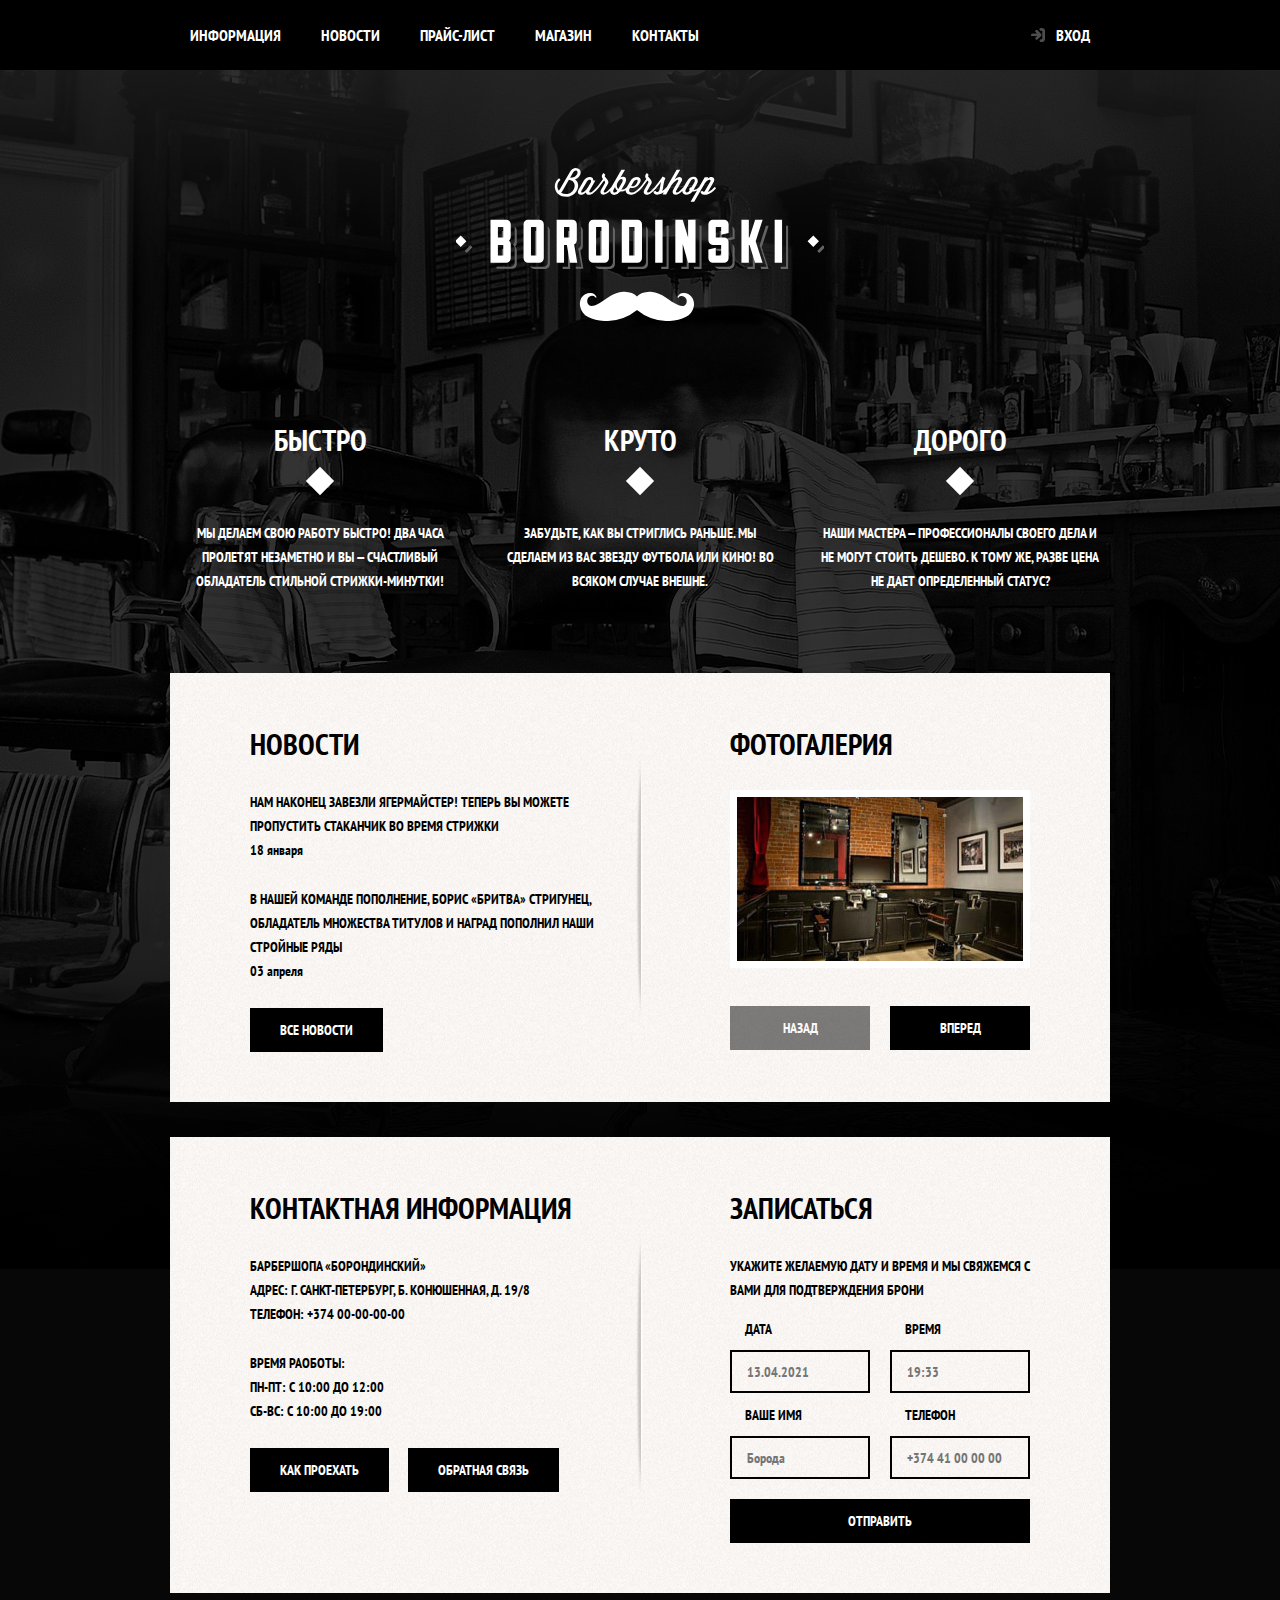
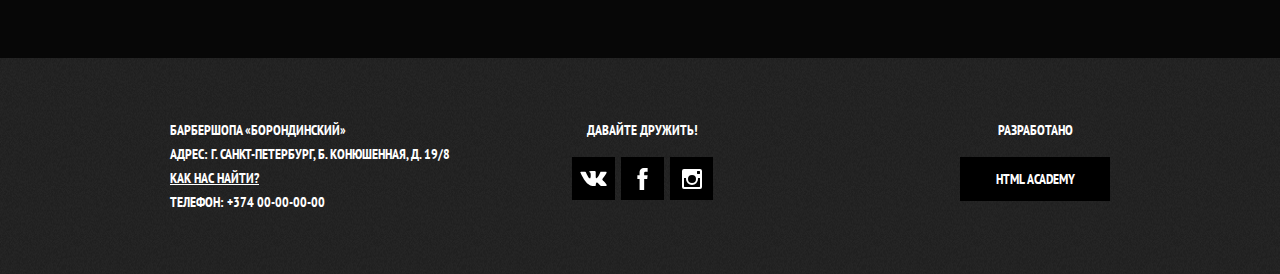
==== index.html @ d91d221b "add style modal map and correct modal login in internal pages" ====
<!DOCTYPE html>
<html lang="en">
  <head>
    <meta charset="UTF-8" />
    <meta http-equiv="X-UA-Compatible" content="IE=edge" />
    <meta name="viewport" content="width=device-width, initial-scale=1.0" />
    <title>BarberShop</title>
    <link rel="icon" href="./assets/img/site-logo.png" sizes="32x32">
    <!-- Fonts Start -->
    <link rel="preconnect" href="https://fonts.gstatic.com">
    <link href="https://fonts.googleapis.com/css2?family=PT+Sans+Narrow:wght@400;700&display=swap" rel="stylesheet"> 
    <!-- Fonts End -->
    <!-- CSS Style Strat -->
    <link rel="stylesheet" href="./assets/css/normalize.css">
    <link rel="stylesheet" href="./assets/css/global.css">
    <link rel="stylesheet" href="./assets/css/index.css">
    <!-- CSS Style End -->
  </head>
  <body>
    <!-- ===== Header Container Start ===== -->
    <header class="main-header">
      <!-- === Nav Container Start === -->
      <nav class="main-navigation">
        <div class="main-navigation-wrapper">
          <div class="container"> 
            <ul class="site-navigation">
              <li><a href="info.html">Информация</a></li>
              <li><a href="news.html">Новости</a></li>
              <li><a href="price.html">Прайс-лист</a></li>
              <li><a href="catalog.html">Магазин</a></li>
              <li><a href="contacts.html">Контакты</a></li>
            </ul>
            <ul class="user-navigation">
              <li>
                <a class="login-link" href="login.html">Вход</a>
            </li>
            </ul>
          </div>
        </div>
      </nav>
      <!-- === Nav Container End === -->
    </header>
    <!-- ===== Header Container End ===== -->

    <!-- ===== Main Start ===== -->
    <main class="container">
      <div class="main-header-logo">
        <img
          src="./assets/img/svg/index-logo.svg"
          width="368"
          height="153"
          alt="Логотип барбершопа «Борондинский»"
        />
      </div>
      <h1 class="visually-hidden">Барбершоп «Бородинский»</h1>
      <!-- === Features Section Start === -->
      <section class="features">
        <h2 class="visually-hidden">Преимущества</h2>
        <ul class="features-list">
          <li class="features-item">
            <h3 tabindex="0">Быстро</h3>
            <p>Мы делаем свою работу быстро! Два часа пролетят незаметно и вы — счастливый обладатель стильной стрижки-минутки!</p>
          </li>
          <li class="features-item">
            <h3 tabindex="0">Круто</h3>
            <p>Забудьте, как вы стриглись раньше. Мы сделаем из вас звезду футбола или кино! Во всяком случае внешне.</p>
          </li>
          <li class="features-item">
            <h3 tabindex="0">Дорого</h3>
            <p>Наши мастера — профессионалы своего дела и не могут стоить дешево. К тому же, разве цена не дает определенный статус?</p>
          </li>
        </ul>
      </section>
      <!-- === Features Section End === -->

      <!-- ===== News & Gallery Sections Start ===== -->
      <div class="index-columns">
        <!-- === News Section Start === -->
        <section class="news">
          <h2>Новости</h2>
          <ul class="news-list">
            <li class="news-item">
              <p>Нам наконец завезли Ягермайстер! Теперь вы можете пропустить стаканчик во время стрижки</p>
              <time datetime="2016-01-18">18 января</time>
            </li>
            <li class="news-item">
              <p>В нашей команде пополнение, Борис «Бритва» Стригунец, обладатель множества титулов и наград пополнил наши стройные ряды</p>
              <time datetime="2021-04-3">03 апреля</time>
            </li>
          </ul>
          <a href="news.html" class="button">Все новости</a>
        </section>
        <!-- === News Section End === -->

        <!-- === Gallery Section Start -->
        <section class="gallery">
          <h2>Фотогалерия</h2>
          <div class="gallery-container">
            <figure class="gallery-content">
              <a href="#">
                <img
                  src="./assets/img/studio.jpg"
                  width="286"
                  height="164"
                  alt="Интерьер"
                />
              </a>
            </figure>
            <button class="button gallery-button gallery-button-back" type="button" disabled>Назад</button>
            <button class="button gallery-button gallery-button-next" type="button">Вперед</button>
          </div>
          </section>
        <!-- === Gallery Section End === -->
      </div>
      <!-- ===== News & Gallery Sections End ===== -->

      <!-- ===== Contact & appointment Sections Start ===== -->
      <div class="index-columns">
        <!-- === Contacts Section Start === -->
        <section class="contacts">
          <h2>Контактная информация</h2>
          <p>
            Барбершопа «Борондинский»<br />
            Адрес: г. Санкт-Петербург, Б. Конюшенная, д. 19/8 <br />
            Телефон: +374 00-00-00-00
          </p>
          <p>
            Время раоботы: <br />
            пн-пт: с 10:00 до 12:00 <br />
            сб-вс: с 10:00 до 19:00
          </p>
          <a class="button" href="map.html">Как проехать</a>
          <a class="button" href="contacts.html">Обратная связь</a>
        </section>
        <!-- === Contacts Section End === -->

        <!-- === appointment Serction Start === -->
        <section class="appointment">
          <h2>Записаться</h2>
          <p class="appointment-info">
            Укажите желаемую дату и время и мы свяжемся с вами для подтверждения
            брони
          </p>
          <form class="appointment-form" action="https://echo.htmlacademy.ru" method="POST">
            <p class="appointment-item">
              <label for="appointment-date">Дата</label>
              <input id="appointment-date" type="text" name="date" value="" placeholder="13.04.2021" required>
            </p>
            <p class="appointment-item">
              <label for="appointment-time">Время</label>
              <input id="appointment-time" type="text" name="time" value="" placeholder="19:33" required>
            </p>
            <p class="appointment-item">
              <label for="appointment-name">Ваше имя</label>
              <input id="appointment-name" type="text" name="name" value="" placeholder="Борода" required>
            </p>
            <p class="appointment-item">
              <label for="appointment-phone">Телефон </label>
              <input id="appointment-phone" type="tel" name="phone" value="" placeholder="+374 41 00 00 00" required>
            </p>
            <button class="button" type="submit">Отправить</button>
          </form>
        </section>
        <!-- === appointment Serction End === -->
      </div>
      <!-- ===== Contact & appointment Sections End ===== -->
    </main>
    <!-- ===== Main End ===== -->

    <!-- ===== Footer Start ===== -->
    <footer class="main-footer">
      <div class="container">
        <p class="footer-contacts">
          Барбершопа «Борондинский»<br />
          Адрес: г. Санкт-Петербург, Б. Конюшенная, д. 19/8 <br />
          <a href="map.html">Как нас найти?</a> <br />
          Телефон: +374 00-00-00-00
        </p>
        <div class="footer-social">
          <b>Давайте дружить!</b>
          <ul>
            <li>
              <a href="#" class="social-button"><span class="visually-hidden">Вконтакте</span>
                <svg xmlns="http://www.w3.org/2000/svg" width="27" height="15" viewBox="0 0 26.14 14.91"><path d="M26 13.47l-.09-.17a13.55 13.55 0 0 0-2.6-3q-.87-.83-1.1-1.12A1 1 0 0 1 22 8a10.27 10.27 0 0 1 1.22-1.78l.88-1.16q2.35-3.13 2-4L26 .94a.8.8 0 0 0-.4-.22 2.14 2.14 0 0 0-.87 0h-3.92a.51.51 0 0 0-.27 0h-.3a.6.6 0 0 0-.15.14.93.93 0 0 0-.14.24 22.22 22.22 0 0 1-1.46 3.06q-.5.84-.93 1.46a7 7 0 0 1-.71.91 4.94 4.94 0 0 1-.52.47q-.23.18-.35.15l-.23-.05a.9.9 0 0 1-.31-.33 1.49 1.49 0 0 1-.16-.53V1.6a3.14 3.14 0 0 0 0-.62 2.12 2.12 0 0 0-.14-.44.73.73 0 0 0-.28-.33 1.57 1.57 0 0 0-.46-.18A9 9 0 0 0 12.57 0a8.93 8.93 0 0 0-3.25.33 1.83 1.83 0 0 0-.52.41q-.25.3-.07.33a1.67 1.67 0 0 1 1.16.59l.08.16a2.6 2.6 0 0 1 .19.63 6.32 6.32 0 0 1 .12 1 10.59 10.59 0 0 1 0 1.7q-.07.71-.13 1.1a2.21 2.21 0 0 1-.18.64 2.69 2.69 0 0 1-.16.3l-.07.07a1 1 0 0 1-.37.07.86.86 0 0 1-.46-.19 3.27 3.27 0 0 1-.56-.52 7 7 0 0 1-.66-.93q-.37-.6-.76-1.42l-.22-.39q-.2-.38-.56-1.11t-.62-1.43A.9.9 0 0 0 5.2.9h-.07a.93.93 0 0 0-.22-.16A1.44 1.44 0 0 0 4.6.65L.87.68A1 1 0 0 0 .1.94L0 1a.44.44 0 0 0 0 .22 1.08 1.08 0 0 0 .08.37Q.9 3.53 1.86 5.31t1.66 2.87Q4.23 9.27 5 10.24t1 1.24l.37.41.34.33a8.06 8.06 0 0 0 1 .78 16.34 16.34 0 0 0 1.4.9 7.6 7.6 0 0 0 1.79.72 6.19 6.19 0 0 0 2 .22h1.57a1.08 1.08 0 0 0 .72-.3l.05-.07a.9.9 0 0 0 .1-.25 1.38 1.38 0 0 0 0-.37 4.48 4.48 0 0 1 .09-1.05 2.77 2.77 0 0 1 .23-.71 1.74 1.74 0 0 1 .29-.4 1.19 1.19 0 0 1 .23-.2h.11a.86.86 0 0 1 .77.21 4.52 4.52 0 0 1 .83.79q.39.47.93 1.05a6.41 6.41 0 0 0 1 .87l.27.16a3.31 3.31 0 0 0 .71.3 1.53 1.53 0 0 0 .76.07l3.48-.05a1.58 1.58 0 0 0 .8-.17.68.68 0 0 0 .34-.37 1.06 1.06 0 0 0 0-.46 1.71 1.71 0 0 0-.1-.36z" fill="#fff"/></svg>
              </a>
            </li>
            <li>
              <a href="#" class="social-button"><span class="visually-hidden">Фейсбук</span>
                <svg xmlns="http://www.w3.org/2000/svg" width="19" height="22" viewBox="0 0 10.15 21.74"><path d="M3.34 1.12A4.77 4.77 0 0 1 6.53 0h3.61v3.81H7.81a1.07 1.07 0 0 0-1.09.83v2.55h3.42c-.08 1.23-.24 2.45-.41 3.67h-3v10.87H2.21V10.86H0V7.21h2.19V3.66a3.83 3.83 0 0 1 1.15-2.54z" fill="#fff"/></svg>
              </a>
            </li>
            <li>
              <a href="#" class="social-button"><span class="visually-hidden">Инстаграм</span>
                <svg xmlns="http://www.w3.org/2000/svg" width="20" height="20" viewBox="0 0 20 20"><path d="M18 0H2a2 2 0 0 0-2 2v16a2 2 0 0 0 2 2h16a2 2 0 0 0 2-2V2a2 2 0 0 0-2-2zm-8 6a4 4 0 1 1-4 4 4 4 0 0 1 4-4zM2.5 18a.47.47 0 0 1-.5-.5V9h2.1a3.4 3.4 0 0 0-.1 1 6 6 0 1 0 12 0 3.4 3.4 0 0 0-.1-1H18v8.5a.47.47 0 0 1-.5.5zM18 4.5a.47.47 0 0 1-.5.5h-2a.47.47 0 0 1-.5-.5v-2a.47.47 0 0 1 .5-.5h2a.47.47 0 0 1 .5.5z" fill="#fff"/></svg>
              </a>
            </li>
          </ul>
        </div>
        <p class="footer-copyright">
          <b>Разработано</b>
          <a class="button" href="https://github.com/Gor1x1" target="_blank">HTML academy</a>
        </p>
      </div>
    </footer>
    <!-- ===== Footer End ===== -->

    <!-- ======= Modal Login Start ======= -->
    <section class="modal modal-login">
      <h2>Личный кабинет</h2>
      <p class="modal-description">Введите пожалуйста свой логин и пароль.</p>
      <form class="login-form" action="https://echo.htmlacademy.ru" method="POST">
        <p>
          <label class="visually-hidden" for="user-login">Логин</label>
          <input class="login-icon-user" id="user-login" type="text" name="login" placeholder="Логин">
        </p>
        <p>
          <label class="visually-hidden" for="user-password">Пароль</label>
          <input class="login-icon-password" id="user-password" type="password" name="password" placeholder="Пароль">
        </p>
        <p class="login-help">
          <label class="login-checkbox">
            <input type="checkbox" name="remember" class="visually-hidden">
            <span class="checkbox-indicator"></span>
            Запомните меня
          </label>
          <a class="restore" href="#">Я забыл пароль!</a>
        </p>
        <button class="button" type="submit">Войти</button>
      </form>
      <button class="modal-close" type="button">Закрыть</button>
    </section>
    <!-- ======= Modal Login End ======= --> 

    <!-- ======= Modal Map Start ======= -->
    <section class="modal modal-map">
      <h2 class="visually-hidden">Как до нас добраться</h2>
        <img src="./assets/img/map.jpg" width="780" height="560" alt="Офис компании по адресу ул. Болшая Конюшенная 19/8, Санкт-Петербург">
      <button class="modal-close" type="button">Закрыть</button>
    </section>
    <!-- ======= Modal Map End ======= -->
  </body>
</html>
---- assets/css/global.css ----
body{
    min-width: 960px;
    margin: 0;
    padding: 0;
    font-family: "PT Sans Narrow", Arial, sans-serif;
    font-size: 14px;
    line-height: 24px;
    font-weight: 700;
    color: #fff;
    text-transform: uppercase;
    background-color: #000;
    background-image: url(../img/bg.jpg);
    background-position: top center;
    background-repeat: no-repeat;
}
 img {
    display: block;
    width: 100%;
    height: 100%;
    object-fit: cover;
} 
.container{
    width: 940px;
    margin: 0 auto;
    padding: 0 10px;
}
.visually-hidden:not(:focus):not(:active),
input[type="checkbox"].visually-hidden,
input[type="radio"].visually-hidden{
    position: absolute;
    width: 1px;
    height: 1px;
    margin: -1px;
    border: 0;
    padding: 0;
    white-space: nowrap;
    -webkit-clip-path: inset(100%);
            clip-path: inset(100%);
    clip: rect(0 0 0 0);
    overflow: hidden;
} 
/* ===== Nav Container Start ===== */
/* .main-header{
    position: -webkit-sticky;
    position: sticky;
    top: 0;
    left: 0;
    right: 0;
    z-index: 999;
} */
.main-navigation{
    display: -webkit-box;
    display: -ms-flexbox;
    display: flex;
    font-size: 16px;
    line-height: 20px;
    color: #fff;
    background-color: #000;
}
.main-navigation-wrapper{
    width: 100%;
    background-color: #000;
}
.main-header-logo{
    width: 111px;
    height: 24px;
    padding: 23px 20px;
}
.main-navigation-wrapper .container{
    display: -webkit-box;
    display: -ms-flexbox;
    display: flex;
    -webkit-box-pack: justify;
        -ms-flex-pack: justify;
            justify-content: space-between;
}
.site-navigation{
    display: -webkit-box;
    display: -ms-flexbox;
    display: flex;
    -ms-flex-wrap: wrap;
        flex-wrap: wrap;
    width: 620px;
    margin: 0;
    padding: 0;
}
.site-navigation a,
.user-navigation a{
    display: block;
    padding: 25px 20px;
    color: #fff;
}
.user-navigation{
    display: -webkit-box;
    display: -ms-flexbox;
    display: flex;
    max-width: 140px;
    margin: 0;
    padding: 0;
}
.user-navigation .login-link{
    position: relative;
    padding-left: 50px;
}
.login-link::before{
    content: "";
    position: absolute;
    top: 27px;
    left: 24px;
    width: 16px;
    height: 18px;
    background-image: url("../img/svg/login.svg");
    background-repeat: no-repeat;
    background-position: 0 0;
    opacity: 0.3;
}
.login-link:hover::before,
.login-link:focus::before,
.login-link:active::before{
    opacity: 1;
}

.site-navigation a,
.user-navigation a{
    color: #fff;
}
.site-navigation a:hover,
.site-navigation a:focus,
.user-navigation a:hover,
.user-navigation a:focus{
    background-color: #242424;
}
/* ===== Nav Container End ===== */
.main-header{
    margin-bottom: 75px;
}
.inner-page{
    color: #000;
    background-color: #f9f6f3;
    background-image: url(../img/pattern-light.jpg);
    background-position: 0 0;
    background-repeat: repeat;
} 

/* ===== Bred Crumbs Start ===== */
.breadcrumbs{
    display: -webkit-box;
    display: -ms-flexbox;
    display: flex;
    -webkit-box-pack: start;
        -ms-flex-pack: start;
            justify-content: flex-start;
    -ms-flex-wrap: wrap;
        flex-wrap: wrap;
    padding: 0;
    margin: 0;
    margin-bottom: 50px;
}
.breadcrumbs li{
    position: relative;
    margin-right: 42px;
}
.breadcrumbs li::after{
    content: "";
    position: absolute;
    top: 7px;
    right: -25px;
    width: 8px;
    height: 8px;
    background-color: #000;
    -webkit-transform: rotate(45deg);
        -ms-transform: rotate(45deg);
            transform: rotate(45deg);
}
.breadcrumbs li:last-child{
    margin-right: 0;
}
.breadcrumbs a{
    color: #000;
}
.breadcrumbs a:hover,
.breadcrumbs a:focus{
    text-decoration: underline;
}
.breadcrumbs-current{
    color: #aba9a7;
}
.breadcrumbs-current::after{
    display: none;
}
/* ===== Bred Crumbs End ===== */
.catalog-columns{
    display: -webkit-box;
    display: -ms-flexbox;
    display: flex;
    -webkit-box-pack: justify;
        -ms-flex-pack: justify;
            justify-content: space-between;
}
/* ===== Pagination List Start ===== */
.pagination-list{
    display: -webkit-box;
    display: -ms-flexbox;
    display: flex;
    -ms-flex-wrap: wrap;
        flex-wrap: wrap;
    margin: 0;
    padding: 0;
}
.pagination-item{
    margin-right: 5px;
}
.pagination-item:last-child{
    margin-right: 0;
}
.pagination-item a{
    display: block;
    padding: 10px 19px;
    color: #fff;
    background-color: #000;
}
.pagination-item a:hover,
.pagination-item a:focus,
.pagination-item a:active{
    background-color: #663d15;
}
.pagination-item-current a{
    color: #000;
    background-color: #fff;
}
.pagination-item-current a:hover,
.pagination-item-current a:focus,
.pagination-item-current a:focus{
    color: #000;
    background-color: #fff;
}
/* ===== Pagination List End ===== */

a{
    text-decoration: none;
}
ul{
    list-style: none;
}
.button{
    display: inline-block;
    margin-right: 16px;
    padding: 10px 30px;
    font: inherit;
    text-align: center;
    color: #fff;
    vertical-align: middle;
    text-transform: uppercase;
    background-color: #000;
    border: none;
}
.button:hover,
.button:focus,
.button:active{
    background-color: #663d15;
}
.button.disabled,
.button:disabled{
    cursor: default;
    opacity: 0.5;
    background-color: #000;
}
/* ======= Footer Start ======= */
.main-footer{
    padding: 60px 0;
    margin-top: 65px;
    color: #fff;
    background-color: #212121;
    background-image: url(../img/pattern-dark.jpg);
    background-position: 0 0;
    background-repeat: repeat;
}
.main-footer .container{
    display: -webkit-box;
    display: -ms-flexbox;
    display: flex;
}
.footer-contacts{
    width: 320px;
    margin: 0;
    margin-right: 80px; 
}
.footer-contacts a{
    color: #fff;
    text-decoration: underline;
}
.footer-contacts a:hover,
.footer-contacts a:focus{
    text-decoration: none;
}
.footer-social{
    width: 145px;
    text-align: center;
}
.footer-social ul{
    display: -webkit-box;
    display: -ms-flexbox;
    display: flex;
    -ms-flex-wrap: wrap;
        flex-wrap: wrap;
    -webkit-box-pack: justify;
        -ms-flex-pack: justify;
            justify-content: space-between;
    width: 141px;
    margin: 0 auto;
    padding: 0;
}
.footer-social b{
    display: block;
    margin-bottom: 15px;
}
.social-button{
    display: -webkit-box;
    display: -ms-flexbox;
    display: flex;
    -webkit-box-align: center;
        -ms-flex-align: center;
            align-items: center;
    -webkit-box-pack: center;
        -ms-flex-pack: center;
            justify-content: center;
    width: 43px;
    height: 43px;
    background-color: #000;
}
.social-button:hover,
.social-button:focus{
    background-color: #fff;
}
.social-button:hover path,
.social-button:focus path{
    fill: #000;
}
.footer-copyright{
    width: 150px;
    margin: 0;
    margin-left: auto;
    text-align: center;
}
.footer-copyright .button{
    display: block;
    margin-right: 0;
}
.footer-copyright b{
    display: block;
    margin-bottom: 15px;
}
.footer-copyright .button:hover,
.footer-copyright .button:focus{
    color: #000;
    background-color: #fff;
}

/* ======= Footer End ====== */

/* ====== Modal Login Start ====== */
.modal{
    position: fixed;
    color: #000;
    background-color: #f8f5f2;
    background-image: url(../img/pattern-light.jpg);
    background-position: 0 0;
    background-repeat: repeat;
    box-shadow: 0 30px 50px rgba(0, 0, 0, 0.7);
    display: none;
}
.modal-login{
    top: 120px;
    left: 50%;
    width: 300px;
    margin-left: -230px;
    padding: 50px 80px;
}
.modal-close{
    position: absolute;
    top: 0;
    right: -34px;
    width: 22px;
    height: 22px;
    font-size: 0;
    border: 0;
    cursor: pointer;
    background-color: transparent;
    outline: none;
}
.modal-close::before,
.modal-close::after{
    content: "";
    top: 10px;
    left: 2px;
    position: absolute;
    width: 19px;
    height: 3px;
    background-color: #d0d0d0;
}
.modal-close::before{
    transform: rotate(45deg);
}
.modal-close::after{
    transform: rotate(-45deg);
}
.modal h2{
    margin: 0;
    margin-bottom: 20px;
    font-size: 30px;
    line-height: 42px;
}
.modal-description,
.login-form p{
    margin: 0;
    margin-bottom: 10px;
}
.login-form input[type="text"],
.login-form input[type="password"]{
    box-sizing: border-box;
    width: 300px;
    padding: 10px 15px;
    padding-right: 40px;
    font: inherit;
    color: #000;
    text-transform: uppercase;
    background-color: #f9f6f3;
    border: 2px solid #000;
}
.login-form input:focus{
    border-color: #663d15;
    outline: none;
}
.login-form .login-help{
    display: flex;
    flex-wrap: wrap;
    justify-content: space-between;
    margin: 15px 0;
}
.login-icon-user{
    background-image: url(../img/svg/user.svg);
    background-position: 270px center;
    background-repeat: no-repeat;    
}
.login-icon-password{
    background-image: url(../img/svg/lock.svg);
    background-position: 270px center;
    background-repeat: no-repeat;
}
.login-checkbox{
    position: relative;
    padding-left: 30px;
}
button, 
.button,
.login-checkbox
{
    cursor: pointer;
}
.login-checkbox:hover,
.login-checkbox:focus{
    color: #663d15;
}
.login-checkbox input[type="checkbox"] + .checkbox-indicator{
    position: absolute;
    top: 0;
    left: 0;
    width: 17px;
    height: 17px;
    border: 2px solid #000;
}
.login-checkbox input[type="checkbox"]:focus + .checkbox-indicator{
    border-color: #663d15;
}
.login-checkbox input[type="checkbox"]:checked + .checkbox-indicator::before,
.login-checkbox input[type="checkbox"]:checked + .checkbox-indicator::after{
    content: "";
    position: absolute;
    top: 8px;
    left: 1px;
    width: 15px;
    height: 2px;
    background-color: #000;
}
.login-checkbox input[type="checkbox"]:checked + .checkbox-indicator::before{
    transform: rotate(45deg);
}
.login-checkbox input[type="checkbox"]:checked + .checkbox-indicator::after{
    transform: rotate(-45deg);
}
.restore{
    color: #000;
    text-decoration: underline;
}
.restore:hover,
.restore:focus{
    text-decoration: none;
}
.login-form .button{
    width: 100%;
    margin-right: 0;
}
/* ====== Modal Login End ====== */
---- assets/css/index.css ----
.main-header-logo {
    width: 368px;
    height: 153px;
    margin: 0 auto 75px;
}
/* =====Features Section Start ===== */
.features {
    margin-bottom: 80px;
}
.features-list {
    display: -webkit-box;
    display: -ms-flexbox;
    display: flex;
    -webkit-box-pack: justify;
        -ms-flex-pack: justify;
            justify-content: space-between;
    margin: 0;
    padding: 0;
}
.features-item {
    width: 300px;
    text-align: center;
}
.features-item h3 {
    position: relative;
    margin: 0;
    margin-bottom: 60px;
    font-size: 30px;
    line-height: 42px;
}
.features-item h3::after {
    content: "";
    position: absolute;
    bottom: -30px;
    left: 50%;
    width: 20px;
    height: 20px;
    margin-left: -10px;
    background-color: #fff;
    -webkit-transform: rotate(45deg);
        -ms-transform: rotate(45deg);
            transform: rotate(45deg);
}
.features-item p {
    margin: 0 10px;
}
/* ===== Features Section End ===== */

.index-columns {
    display: -webkit-box;
    display: -ms-flexbox;
    display: flex;
    -webkit-box-pack: justify;
        -ms-flex-pack: justify;
            justify-content: space-between;
    margin-bottom: 35px;
    padding: 50px 80px;
    color: #000;
    background-color: #f8f5f2;
    background-image: url("../img/line.png"), url("../img/pattern-light.jpg");
    background-position: center, 0 0;
    background-repeat: no-repeat, repeat;
}
.index-columns h2 {
    margin: 0;
    margin-bottom: 25px;
    font-size: 30px;
    line-height: 42px;
}
/* ===== News Section Start ===== */
.news {
    width: 380px;
}
.news-list {
    margin: 0;
    margin-bottom: 25px;
    padding: 0;
}
.news-item {
    margin-bottom: 25px;
}
.news-item p {
    margin: 0;
}
.news-list time {
    text-transform: none;
}
/* ===== News Section End ===== */

/* ===== Gallery Section Start ===== */
.gallery {
    width: 300px;
}
.gallery-container {
    position: relative;
    height: 260px;
}
.gallery-content {
    height: 164px;
    margin: 0;
    background-color: #ccc;
    border: 7px solid #fff;
}
.gallery-content img {
    width: 286px;
    height: 164px;
}
.gallery-button {
    -webkit-box-sizing: border-box;
            box-sizing: border-box;
    position: absolute;
    bottom: 0;
    width: 140px;
    margin: 0;
}
.gallery-button-back {
    left: 0;
}
.gallery-button-next {
    right: 0;
}
/* ===== Gallery Section End ===== */

/* ===== Contact Section Start ===== */
.contacts {
    width: 380px;
}
.contacts p {
    margin: 0;
    margin-bottom: 25px;
}
/* ===== Contacts Section End ===== */

/* ===== Appointment Section Start ===== */
.appointment {
    width: 300px;
}
.appointment-info {
    margin: 0;
    margin-bottom: 15px;
}
.appointment-form {
    display: -webkit-box;
    display: -ms-flexbox;
    display: flex;
    -ms-flex-wrap: wrap;
        flex-wrap: wrap;
    -webkit-box-pack: justify;
        -ms-flex-pack: justify;
            justify-content: space-between;
}
.appointment-item {
    width: 140px;
    margin: 0;
    margin-bottom: 10px;
}
.appointment-item label {
    display: block;
    margin-bottom: 9px;
    margin-left: 15px;
}
.appointment-item input {
    -webkit-box-sizing: border-box;
            box-sizing: border-box;
    width: 140px;
    padding: 8px 15px 7px;
    font: inherit;
    background-color: transparent;
    border: 2px solid #000;
}
.appointment-item input:focus {
    border-color: #663d15;
    outline: none;
}
.appointment .button {
    width: 100%;
    margin-top: 10px;
    margin-right: 0;
}
/* ===== Appointment Section End ===== */

/* ===== Modal Map Start ===== */
.modal-map{
    top: 50%;
    left: 50%;
    width: 766px;
    height: 561px;
    transform: translate(-50%, -50%);
    border: 7px solid white;
}
.modal-map p{
    margin: 0;
}
/* ===== Modal Map End ===== */
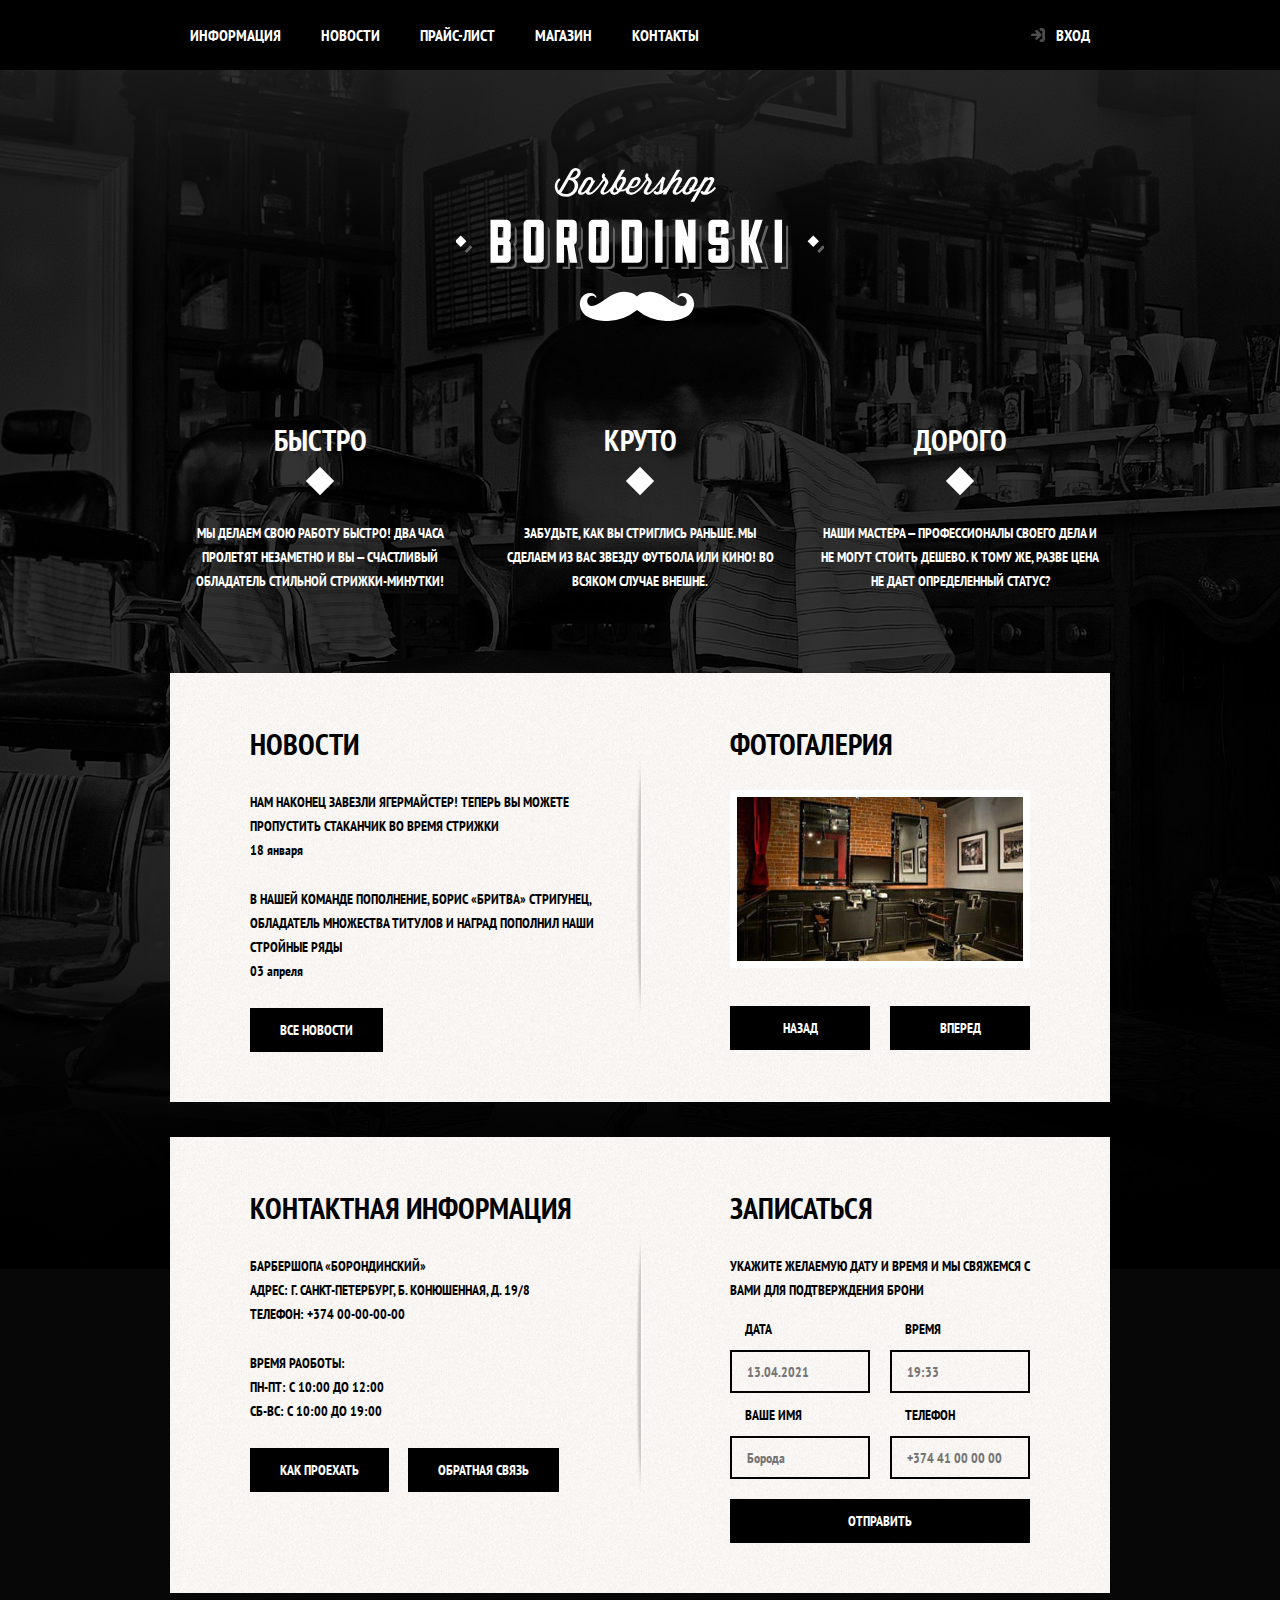
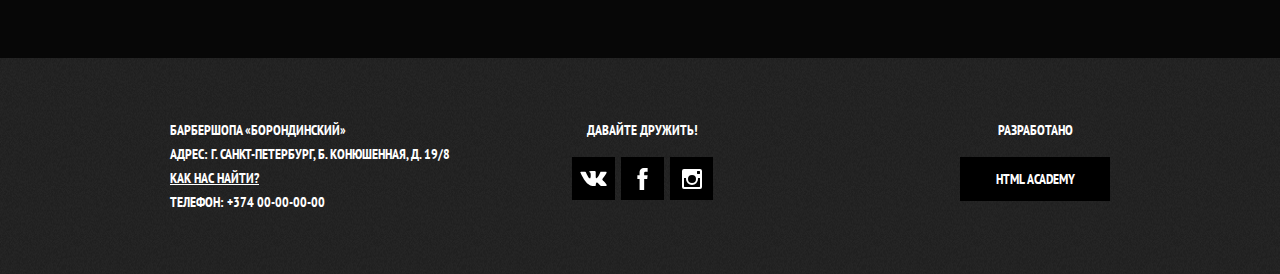
==== commit 5522e792: "Add JS slider to gallery section,style to nav contanier,button" ====
--- a/index.html
+++ b/index.html
@@ -24,11 +24,11 @@
         <div class="main-navigation-wrapper">
           <div class="container"> 
             <ul class="site-navigation">
-              <li><a href="info.html">Информация</a></li>
-              <li><a href="news.html">Новости</a></li>
+              <li><a href="404.html">Информация</a></li>
+              <li><a href="404.html">Новости</a></li>
               <li><a href="price.html">Прайс-лист</a></li>
               <li><a href="catalog.html">Магазин</a></li>
-              <li><a href="contacts.html">Контакты</a></li>
+              <li><a href="404.html">Контакты</a></li>
             </ul>
             <ul class="user-navigation">
               <li>
@@ -96,17 +96,23 @@
         <section class="gallery">
           <h2>Фотогалерия</h2>
           <div class="gallery-container">
-            <figure class="gallery-content">
-              <a href="#">
-                <img
-                  src="./assets/img/studio.jpg"
-                  width="286"
-                  height="164"
-                  alt="Интерьер"
-                />
-              </a>
-            </figure>
-            <button class="button gallery-button gallery-button-back" type="button" disabled>Назад</button>
+            <div class="slide_viewer">
+              <div class="slide_group">
+                <div class="slide">
+                  <img src="./assets/img/studio.jpg" alt="">
+                </div>
+                <div class="slide">
+                  <img src="./assets/img/studio.jpg" alt="">
+                </div>
+                <div class="slide">
+                  <img src="./assets/img/studio.jpg" alt="">
+                </div>
+                <div class="slide">
+                  <img src="./assets/img/studio.jpg" alt="">
+                </div>
+              </div>
+            </div>
+            <button class="button gallery-button gallery-button-back" type="button">Назад</button>
             <button class="button gallery-button gallery-button-next" type="button">Вперед</button>
           </div>
           </section>
@@ -129,7 +135,7 @@
             пн-пт: с 10:00 до 12:00 <br />
             сб-вс: с 10:00 до 19:00
           </p>
-          <a class="button" href="map.html">Как проехать</a>
+          <a class="button contact-button-map" href="map.html">Как проехать</a>
           <a class="button" href="contacts.html">Обратная связь</a>
         </section>
         <!-- === Contacts Section End === -->
@@ -173,7 +179,7 @@
         <p class="footer-contacts">
           Барбершопа «Борондинский»<br />
           Адрес: г. Санкт-Петербург, Б. Конюшенная, д. 19/8 <br />
-          <a href="map.html">Как нас найти?</a> <br />
+          <a class="map-link" href="map.html">Как нас найти?</a> <br />
           Телефон: +374 00-00-00-00
         </p>
         <div class="footer-social">
@@ -234,9 +240,14 @@
     <!-- ======= Modal Map Start ======= -->
     <section class="modal modal-map">
       <h2 class="visually-hidden">Как до нас добраться</h2>
-        <img src="./assets/img/map.jpg" width="780" height="560" alt="Офис компании по адресу ул. Болшая Конюшенная 19/8, Санкт-Петербург">
-      <button class="modal-close" type="button">Закрыть</button>
+      <iframe src="https://www.google.com/maps/embed?pb=!1m18!1m12!1m3!1d24370.778250356074!2d44.527911233694326!3d40.22358009827255!2m3!1f0!2f0!3f0!3m2!1i1024!2i768!4f13.1!3m3!1m2!1s0x406aa2ecb50fba09%3A0x384b45eeace585de!2sKanaker%2C%20Yerevan%2C%20Armenia!5e0!3m2!1sen!2s!4v1619469348989!5m2!1sen!2s" width="766" height="560" style="border:0;" allowfullscreen="" loading="fastly"></iframe>
+        <p class="visually-hidden"><img src="./assets/img/map.jpg" width="766" height="560" alt="Офис компании по адресу ул. Болшая Конюшенная 19/8, Санкт-Петербург"></p>
+        <button class="modal-close" type="button">Закрыть</button>
     </section>
     <!-- ======= Modal Map End ======= -->
+    <script src="./assets/js/modal.js"></script>
+    <script src="./assets/js/map.js"></script>
+    <script src="https://ajax.googleapis.com/ajax/libs/jquery/2.1.3/jquery.min.js"></script>
+    <script src="./assets/js/index-slider.js"></script>
   </body>
 </html>
--- a/assets/css/global.css
+++ b/assets/css/global.css
@@ -1,7 +1,5 @@
 body{
     min-width: 960px;
-    margin: 0;
-    padding: 0;
     font-family: "PT Sans Narrow", Arial, sans-serif;
     font-size: 14px;
     line-height: 24px;
@@ -13,11 +11,12 @@
     background-position: top center;
     background-repeat: no-repeat;
 }
- img {
+img {
     display: block;
     width: 100%;
     height: 100%;
-    object-fit: cover;
+    -o-object-fit: cover;
+       object-fit: cover;
 } 
 .container{
     width: 940px;
@@ -39,15 +38,19 @@
     clip: rect(0 0 0 0);
     overflow: hidden;
 } 
+.box-shadow:hover{
+    box-shadow: 0 0 2px #000;
+    transition: 0.2s;
+}
 /* ===== Nav Container Start ===== */
-/* .main-header{
+.main-header{
     position: -webkit-sticky;
     position: sticky;
     top: 0;
     left: 0;
     right: 0;
     z-index: 999;
-} */
+}
 .main-navigation{
     display: -webkit-box;
     display: -ms-flexbox;
@@ -122,6 +125,8 @@
 
 .site-navigation a,
 .user-navigation a{
+    display: block;
+    padding: 25px 20px;
     color: #fff;
 }
 .site-navigation a:hover,
@@ -129,6 +134,22 @@
 .user-navigation a:hover,
 .user-navigation a:focus{
     background-color: #242424;
+    transition: 0.2s;
+}
+.site-navigation-current{
+    position: relative;
+}
+.site-navigation-current a:not([href]){
+    background-color: #000;
+}
+.site-navigation-current::after{
+    content: "";
+    position: absolute;
+    right: 20px;
+    bottom: 0;
+    left: 20px;
+    height: 5px;
+    background-color: #fff;
 }
 /* ===== Nav Container End ===== */
 .main-header{
@@ -255,9 +276,16 @@
     border: none;
 }
 .button:hover,
-.button:focus,
+.button:focus{
+    background-color: #663d15;
+    box-shadow: 0 0 2px #000;
+    transition: 0.2s;
+}
 .button:active{
-    background-color: #663d15;
+    background-color: #000;
+}
+.button:active{
+    transform: translateY(1px);
 }
 .button.disabled,
 .button:disabled{
@@ -366,8 +394,29 @@
     background-image: url(../img/pattern-light.jpg);
     background-position: 0 0;
     background-repeat: repeat;
-    box-shadow: 0 30px 50px rgba(0, 0, 0, 0.7);
+    -webkit-box-shadow: 0 30px 50px rgba(0, 0, 0, 0.7);
+            box-shadow: 0 30px 50px rgba(0, 0, 0, 0.7);
     display: none;
+}
+.modal-show{
+    display: block;
+    animation-name: bounce;
+    animation-duration: 0.6s;
+}
+@keyframes bounce{
+    0% {transform: translateY(-2000px);}
+    70% {transform: translateY(30px);}
+    90% {transform: translateY(-10px);}
+    100% {transform: translateY(0);}
+}
+.modal-error{
+    animation-name: shake;
+    animation-duration: 0.6s;
+}
+@keyframes shake{
+    0%, 100%{transform: translateX(0);}
+    10%, 30%, 50%, 70%, 90% {transform: translateX(-10px);}
+    20%, 40%, 60%, 80%{transform: translateX(10px);}
 }
 .modal-login{
     top: 120px;
@@ -399,10 +448,14 @@
     background-color: #d0d0d0;
 }
 .modal-close::before{
-    transform: rotate(45deg);
+    -webkit-transform: rotate(45deg);
+        -ms-transform: rotate(45deg);
+            transform: rotate(45deg);
 }
 .modal-close::after{
-    transform: rotate(-45deg);
+    -webkit-transform: rotate(-45deg);
+        -ms-transform: rotate(-45deg);
+            transform: rotate(-45deg);
 }
 .modal h2{
     margin: 0;
@@ -417,7 +470,8 @@
 }
 .login-form input[type="text"],
 .login-form input[type="password"]{
-    box-sizing: border-box;
+    -webkit-box-sizing: border-box;
+            box-sizing: border-box;
     width: 300px;
     padding: 10px 15px;
     padding-right: 40px;
@@ -432,9 +486,14 @@
     outline: none;
 }
 .login-form .login-help{
-    display: flex;
-    flex-wrap: wrap;
-    justify-content: space-between;
+    display: -webkit-box;
+    display: -ms-flexbox;
+    display: flex;
+    -ms-flex-wrap: wrap;
+        flex-wrap: wrap;
+    -webkit-box-pack: justify;
+        -ms-flex-pack: justify;
+            justify-content: space-between;
     margin: 15px 0;
 }
 .login-icon-user{
@@ -483,10 +542,14 @@
     background-color: #000;
 }
 .login-checkbox input[type="checkbox"]:checked + .checkbox-indicator::before{
-    transform: rotate(45deg);
+    -webkit-transform: rotate(45deg);
+        -ms-transform: rotate(45deg);
+            transform: rotate(45deg);
 }
 .login-checkbox input[type="checkbox"]:checked + .checkbox-indicator::after{
-    transform: rotate(-45deg);
+    -webkit-transform: rotate(-45deg);
+        -ms-transform: rotate(-45deg);
+            transform: rotate(-45deg);
 }
 .restore{
     color: #000;
--- a/assets/css/index.css
+++ b/assets/css/index.css
@@ -95,15 +95,26 @@
     position: relative;
     height: 260px;
 }
-.gallery-content {
+.slide_viewer {
     height: 164px;
     margin: 0;
     background-color: #ccc;
     border: 7px solid #fff;
-}
-.gallery-content img {
+    overflow: hidden;
+    position: relative;
+}
+.slide img {
     width: 286px;
     height: 164px;
+}
+.slide_group {
+    position: relative;
+}
+.slide {
+    position: absolute;
+}
+.slide:first-child {
+    display: block;
 }
 .gallery-button {
     -webkit-box-sizing: border-box;
@@ -181,11 +192,11 @@
 
 /* ===== Modal Map Start ===== */
 .modal-map{
-    top: 50%;
+    top: 70px;
     left: 50%;
+    margin-left: -30%;
     width: 766px;
     height: 561px;
-    transform: translate(-50%, -50%);
     border: 7px solid white;
 }
 .modal-map p{
